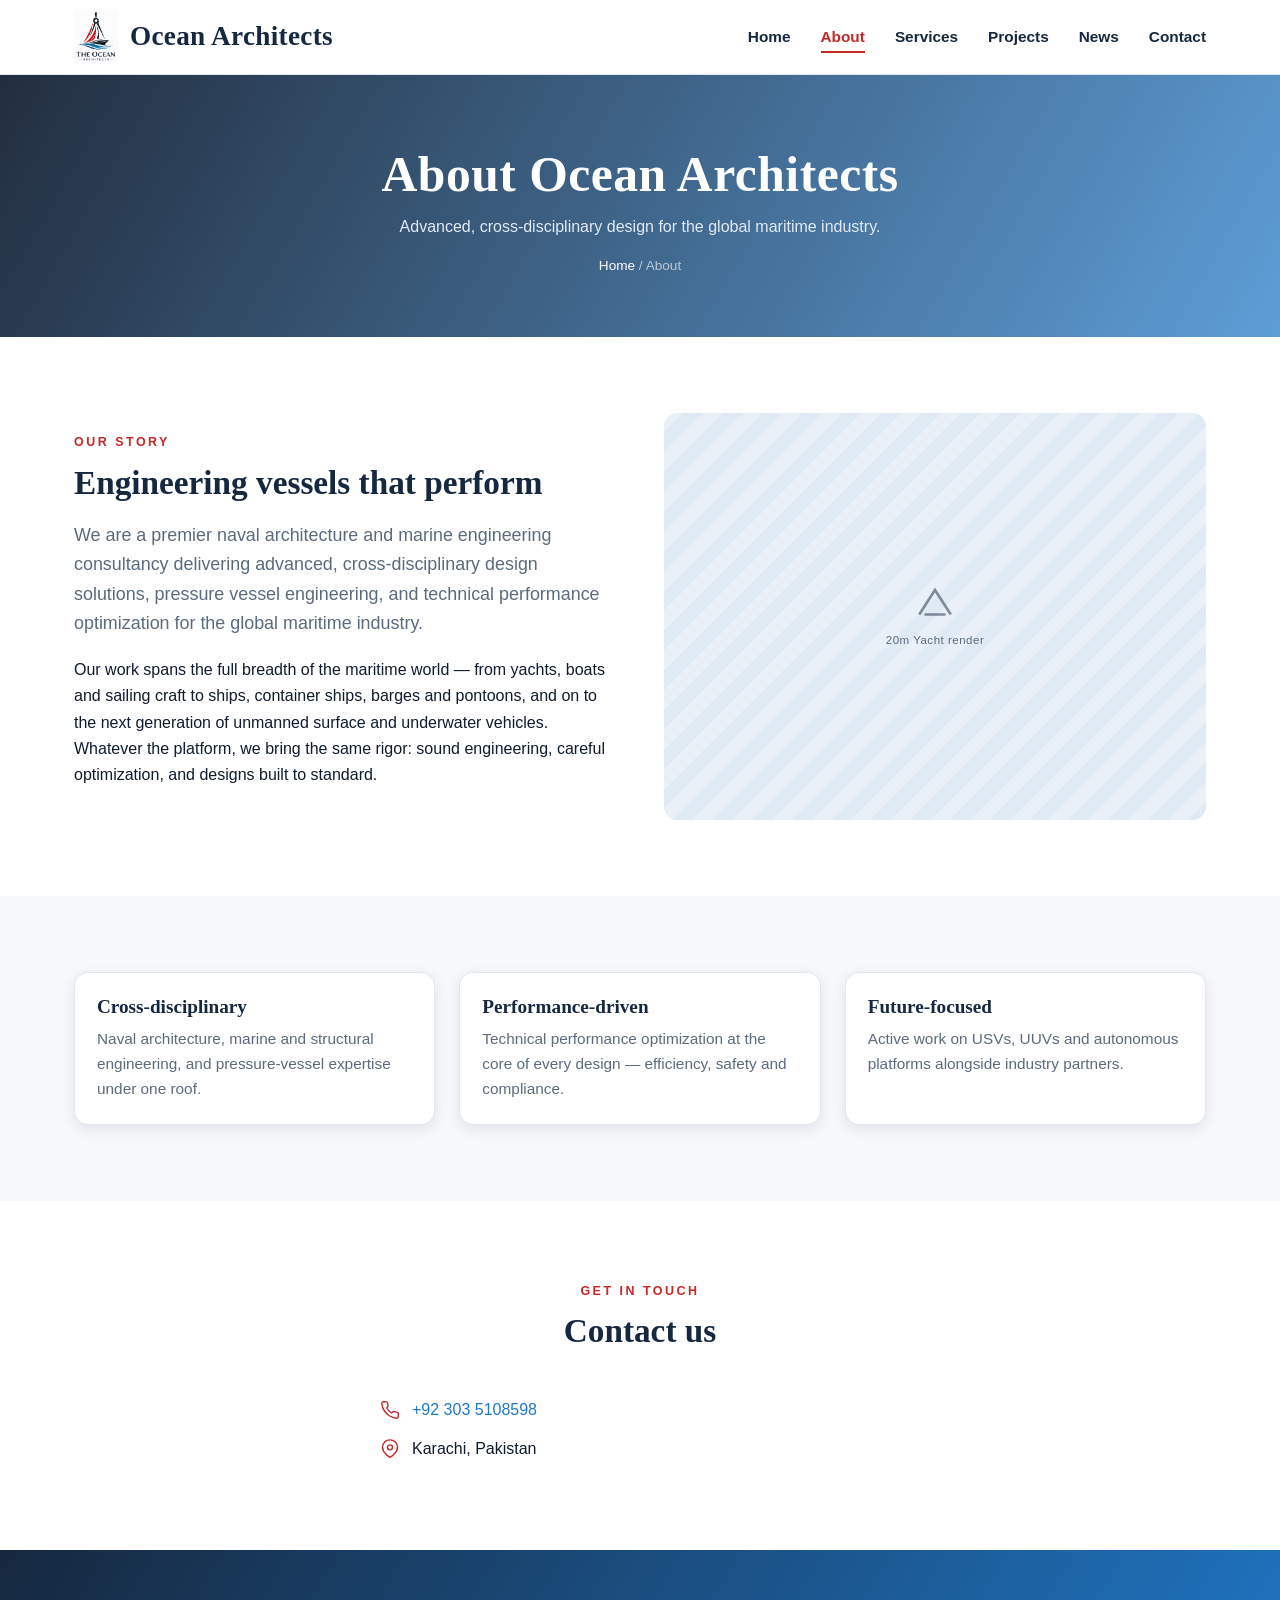
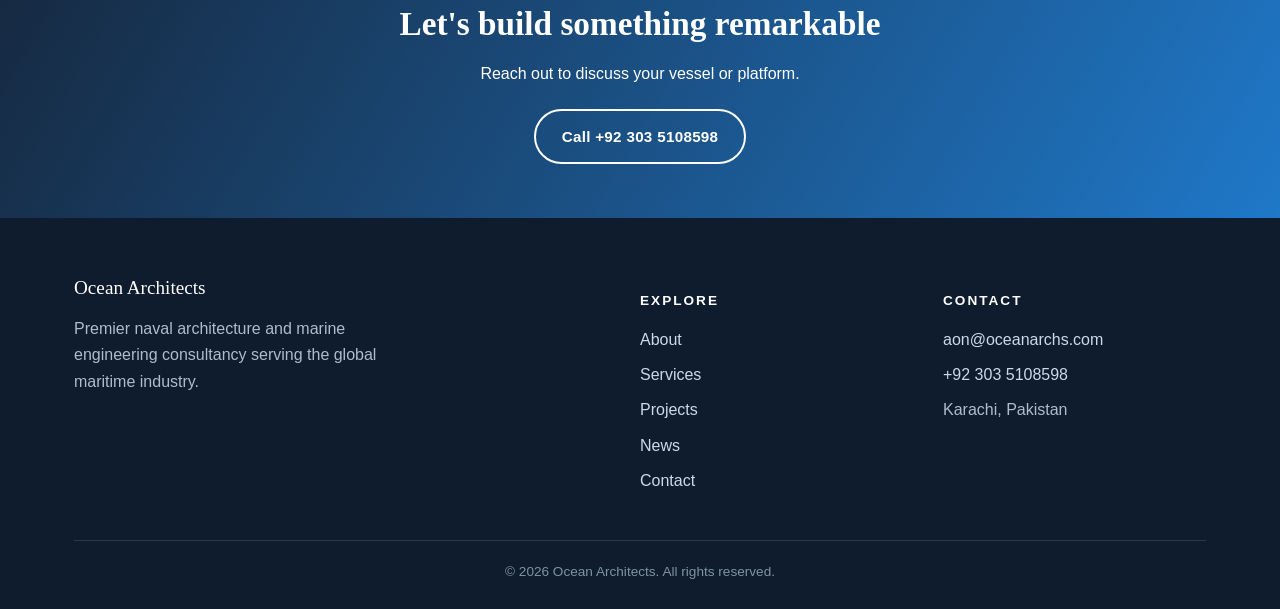
==== about.html @ 5f46f569 "Add files via upload" ====
<!DOCTYPE html>
<html lang="en">
<head>
<meta charset="UTF-8">
<meta name="viewport" content="width=device-width, initial-scale=1.0">
<title>About — Ocean Architects</title>
<meta name="description" content="Ocean Architects is a premier naval architecture and marine engineering consultancy based in Karachi, Pakistan.">
<link rel="stylesheet" href="css/style.css">
</head>
<body>

<header class="site-header">
  <div class="container nav">
    <a class="nav__brand" href="index.html">
      <img src="logo2.png" alt="Ocean Architects logo" onerror="this.style.display='none'">
      <span class="brand-text">Ocean Architects</span>
    </a>
    <button class="nav__toggle" aria-label="Menu"><span></span><span></span><span></span></button>
    <ul class="nav__links">
      <li><a href="index.html">Home</a></li>
      <li><a href="about.html" class="active">About</a></li>
      <li><a href="services.html">Services</a></li>
      <li><a href="projects.html">Projects</a></li>
      <li><a href="news.html">News</a></li>
      <li><a href="contact.html">Contact</a></li>
    </ul>
  </div>
</header>

<section class="page-hero">
  <div class="container">
    <h1>About Ocean Architects</h1>
    <p>Advanced, cross-disciplinary design for the global maritime industry.</p>
    <div class="breadcrumb"><a href="index.html">Home</a> / About</div>
  </div>
</section>

<section class="section">
  <div class="container">
    <div class="grid grid--2" style="align-items:center; gap:48px;">
      <div>
        <span class="eyebrow">Our story</span>
        <h2>Engineering vessels that perform</h2>
        <p class="lead">We are a premier naval architecture and marine engineering consultancy delivering advanced, cross-disciplinary design solutions, pressure vessel engineering, and technical performance optimization for the global maritime industry.</p>
        <p>Our work spans the full breadth of the maritime world — from yachts, boats and sailing craft to ships, container ships, barges and pontoons, and on to the next generation of unmanned surface and underwater vehicles. Whatever the platform, we bring the same rigor: sound engineering, careful optimization, and designs built to standard.</p>
      </div>
      <div class="img-frame" style="border-radius:var(--radius); aspect-ratio:4/3;">
        <div class="ph">
          <svg viewBox="0 0 24 24" fill="none" stroke="currentColor" stroke-width="1.5"><path d="M3 18l9-14 9 14M6 18h12"/></svg>
          <small>20m Yacht render</small>
        </div>
        <img src="20m Yacht/render1.png" alt="Ocean Architects team and work" onerror="this.style.display='none'">
      </div>
    </div>
  </div>
</section>

<section class="section section--tint">
  <div class="container">
    <div class="grid grid--3">
      <div class="card"><div class="card__body">
        <h3>Cross-disciplinary</h3>
        <p>Naval architecture, marine and structural engineering, and pressure-vessel expertise under one roof.</p>
      </div></div>
      <div class="card"><div class="card__body">
        <h3>Performance-driven</h3>
        <p>Technical performance optimization at the core of every design — efficiency, safety and compliance.</p>
      </div></div>
      <div class="card"><div class="card__body">
        <h3>Future-focused</h3>
        <p>Active work on USVs, UUVs and autonomous platforms alongside industry partners.</p>
      </div></div>
    </div>
  </div>
</section>

<section class="section">
  <div class="container">
    <div class="section-head">
      <span class="eyebrow">Get in touch</span>
      <h2>Contact us</h2>
    </div>
    <div style="max-width:520px; margin:0 auto;">
      <ul class="contact-list">
        <li>
          <svg viewBox="0 0 24 24" fill="none" stroke="currentColor" stroke-width="1.7"><path d="M22 16.9v3a2 2 0 01-2.2 2 19.8 19.8 0 01-8.6-3 19.5 19.5 0 01-6-6 19.8 19.8 0 01-3-8.6A2 2 0 014.1 2H7a2 2 0 012 1.7c.1.9.3 1.8.6 2.6a2 2 0 01-.5 2.1L8 9.6a16 16 0 006 6l1.2-1.1a2 2 0 012.1-.5c.8.3 1.7.5 2.6.6A2 2 0 0122 16.9z"/></svg>
          <a href="tel:+923035108598">+92 303 5108598</a>
        </li>
        <li>
          <svg viewBox="0 0 24 24" fill="none" stroke="currentColor" stroke-width="1.7"><path d="M21 10c0 7-9 12-9 12s-9-5-9-12a9 9 0 0118 0z"/><circle cx="12" cy="10" r="3"/></svg>
          <span>Karachi, Pakistan</span>
        </li>
      </ul>
    </div>
  </div>
</section>

<section class="contact-band">
  <div class="container">
    <h2>Let's build something remarkable</h2>
    <p style="max-width:560px; margin:0 auto 22px;">Reach out to discuss your vessel or platform.</p>
    <a href="tel:+923035108598" class="btn btn--ghost">Call +92 303 5108598</a>
  </div>
</section>

<footer class="site-footer">
  <div class="container">
    <div class="footer-grid">
      <div>
        <div class="brand-text">Ocean Architects</div>
        <p style="margin-top:12px; max-width:320px;">Premier naval architecture and marine engineering consultancy serving the global maritime industry.</p>
      </div>
      <div>
        <h4>Explore</h4>
        <ul>
          <li><a href="about.html">About</a></li>
          <li><a href="services.html">Services</a></li>
          <li><a href="projects.html">Projects</a></li>
          <li><a href="news.html">News</a></li>
          <li><a href="contact.html">Contact</a></li>
        </ul>
      </div>
      <div>
        <h4>Contact</h4>
        <ul>
          <li><a href="mailto:aon@oceanarchs.com">aon@oceanarchs.com</a></li>
          <li><a href="tel:+923035108598">+92 303 5108598</a></li>
          <li>Karachi, Pakistan</li>
        </ul>
      </div>
    </div>
    <div class="footer-bottom">© 2026 Ocean Architects. All rights reserved.</div>
  </div>
</footer>

<script src="js/main.js"></script>
</body>
</html>
---- css/style.css ----
/* ==========================================================================
   Ocean Architects — shared stylesheet
   Nautical palette pulled from the logo: navy, red, ocean blue.
   ========================================================================== */

:root {
  --navy:        #16283f;
  --navy-2:      #1f3350;
  --ink:         #0f1c2e;
  --red:         #c62828;
  --red-dark:    #9e1f1f;
  --blue:        #1f78c8;
  --blue-2:      #2f9adf;
  --sky:         #eaf2fa;
  --paper:       #f7f8fa;
  --white:       #ffffff;
  --muted:       #5b6b7d;
  --line:        #e2e7ee;
  --shadow:      0 10px 30px rgba(16, 40, 63, 0.12);
  --shadow-sm:   0 4px 14px rgba(16, 40, 63, 0.10);
  --radius:      14px;
  --max:         1180px;
  --font:        "Segoe UI", "Helvetica Neue", Arial, sans-serif;
  --serif:       Georgia, "Times New Roman", serif;
}

* { box-sizing: border-box; }

html { scroll-behavior: smooth; }

body {
  margin: 0;
  font-family: var(--font);
  color: var(--ink);
  background: var(--white);
  line-height: 1.65;
  -webkit-font-smoothing: antialiased;
}

img { max-width: 100%; display: block; }

a { color: var(--blue); text-decoration: none; }
a:hover { color: var(--red); }

h1, h2, h3 { font-family: var(--serif); color: var(--navy); line-height: 1.2; margin: 0 0 .5em; }
h1 { font-size: clamp(2rem, 4vw, 3.1rem); letter-spacing: .5px; }
h2 { font-size: clamp(1.5rem, 2.6vw, 2.1rem); }
h3 { font-size: 1.2rem; }

.container { max-width: var(--max); margin: 0 auto; padding: 0 24px; }

.section { padding: 76px 0; }
.section--tint { background: var(--paper); }
.section--navy { background: var(--navy); color: #dbe4ee; }
.section--navy h2, .section--navy h3 { color: #fff; }

.eyebrow {
  display: inline-block;
  font-family: var(--font);
  font-size: .78rem;
  font-weight: 700;
  letter-spacing: 2.5px;
  text-transform: uppercase;
  color: var(--red);
  margin-bottom: 10px;
}
.section-head { max-width: 720px; margin: 0 auto 46px; text-align: center; }
.section-head p { color: var(--muted); font-size: 1.05rem; }

/* ---------- Buttons ---------- */
.btn {
  display: inline-block;
  padding: 13px 26px;
  border-radius: 40px;
  font-weight: 600;
  font-size: .95rem;
  letter-spacing: .3px;
  cursor: pointer;
  border: 2px solid transparent;
  transition: transform .15s ease, background .2s ease, color .2s ease;
}
.btn:hover { transform: translateY(-2px); }
.btn--red   { background: var(--red); color: #fff; }
.btn--red:hover { background: var(--red-dark); color: #fff; }
.btn--ghost { background: transparent; color: #fff; border-color: rgba(255,255,255,.6); }
.btn--ghost:hover { background: #fff; color: var(--navy); }
.btn--navy  { background: var(--navy); color: #fff; }
.btn--navy:hover { background: var(--navy-2); color:#fff; }

/* ---------- Header / nav ---------- */
.site-header {
  position: sticky; top: 0; z-index: 50;
  background: rgba(255,255,255,.96);
  backdrop-filter: blur(8px);
  border-bottom: 1px solid var(--line);
}
.nav {
  display: flex; align-items: center; justify-content: space-between;
  height: 74px;
}
.nav__brand { display: flex; align-items: center; gap: 12px; }
.nav__brand img { height: 52px; width: auto; }
.nav__brand .brand-text { font-family: var(--serif); font-weight: 700; color: var(--navy); font-size: 1.7rem; line-height: 1; letter-spacing: .3px; }
@media (max-width: 480px){ .nav__brand .brand-text { font-size: 1.3rem; } }
.nav__links { display: flex; align-items: center; gap: 30px; list-style: none; margin: 0; padding: 0; }
.nav__links a { color: var(--navy); font-weight: 600; font-size: .96rem; padding: 6px 0; position: relative; }
.nav__links a::after {
  content:""; position:absolute; left:0; bottom:-2px; height:2px; width:0; background: var(--red); transition: width .2s ease;
}
.nav__links a:hover::after, .nav__links a.active::after { width:100%; }
.nav__links a.active { color: var(--red); }
.nav__toggle { display:none; background:none; border:0; cursor:pointer; padding:8px; }
.nav__toggle span { display:block; width:24px; height:2px; background: var(--navy); margin:5px 0; transition: .2s; }

@media (max-width: 860px) {
  .nav__toggle { display:block; }
  .nav__links {
    position: absolute; top: 74px; left:0; right:0;
    flex-direction: column; gap: 0; background:#fff;
    border-bottom: 1px solid var(--line);
    max-height: 0; overflow: hidden; transition: max-height .28s ease;
  }
  .nav__links.open { max-height: 340px; }
  .nav__links li { width:100%; text-align:center; }
  .nav__links a { display:block; padding: 15px; border-top: 1px solid var(--line); }
}

/* ---------- Hero ---------- */
.hero {
  position: relative;
  min-height: 78vh;
  display: flex; align-items: center;
  color: #fff;
  background: linear-gradient(120deg, rgba(15,28,46,.86), rgba(31,120,200,.55)), var(--hero-img, linear-gradient(120deg,#16283f,#1f78c8));
  background-size: cover; background-position: center;
}
.hero__inner { max-width: 720px; }
.hero h1 { color:#fff; }
.hero p { font-size: 1.15rem; color: #e6edf5; max-width: 600px; }
.hero .btns { margin-top: 26px; display:flex; gap:14px; flex-wrap:wrap; }

.page-hero {
  background: linear-gradient(120deg, rgba(15,28,46,.92), rgba(31,120,200,.72));
  color:#fff; padding: 70px 0 60px; text-align:center;
}
.page-hero h1 { color:#fff; margin-bottom:.2em; }
.page-hero p { color:#e2ebf4; max-width:640px; margin:0 auto; }
.breadcrumb { font-size:.85rem; color:#b9c8d8; margin-top:14px; }
.breadcrumb a { color:#fff; }

/* ---------- Image with fallback placeholder ---------- */
.img-frame { position: relative; overflow: hidden; background: var(--sky); min-height:180px; }
.img-frame img { position: relative; z-index:1; width:100%; height:100%; object-fit: cover; }
.ph {
  position:absolute; inset:0; z-index:0;
  display:flex; align-items:center; justify-content:center; flex-direction:column;
  width:100%; height:100%; min-height:180px;
  background: repeating-linear-gradient(135deg, #e9f0f8 0 14px, #e0eaf4 14px 28px);
  color: var(--navy); text-align:center; gap:6px; padding:16px;
}
.ph svg { width:42px; height:42px; opacity:.5; }
.ph small { font-size:.72rem; color: var(--muted); letter-spacing:.5px; }

/* ---------- Services grid ---------- */
.grid { display:grid; gap: 24px; }
.grid--3 { grid-template-columns: repeat(3, 1fr); }
.grid--2 { grid-template-columns: repeat(2, 1fr); }
@media (max-width: 900px){ .grid--3 { grid-template-columns: repeat(2,1fr);} }
@media (max-width: 620px){ .grid--3, .grid--2 { grid-template-columns: 1fr; } }

.card {
  background:#fff; border:1px solid var(--line); border-radius: var(--radius);
  overflow:hidden; box-shadow: var(--shadow-sm); transition: transform .18s ease, box-shadow .18s ease;
}
.card:hover { transform: translateY(-5px); box-shadow: var(--shadow); }
.card__body { padding: 22px; }
.card__body h3 { margin-bottom: 8px; }
.card__body p { color: var(--muted); margin:0; font-size:.96rem; }
.card__icon {
  width:52px; height:52px; border-radius:12px; display:flex; align-items:center; justify-content:center;
  background: var(--sky); color: var(--blue); margin-bottom:14px;
}
.card__icon svg { width:26px; height:26px; }
.card .img-frame { aspect-ratio: 16/10; }

/* ---------- Projects carousel (swipe) ---------- */
.carousel { position: relative; }
.carousel__track {
  display: flex; gap: 24px;
  overflow-x: auto; scroll-snap-type: x mandatory;
  scroll-behavior: smooth; padding: 8px 4px 22px;
  -ms-overflow-style: none; scrollbar-width: none;
}
.carousel__track::-webkit-scrollbar { display: none; }
.slide {
  scroll-snap-align: center; flex: 0 0 clamp(280px, 82%, 760px);
}
.project-card {
  background:#fff; border-radius: var(--radius); overflow:hidden;
  box-shadow: var(--shadow); border:1px solid var(--line);
  display:grid; grid-template-columns: 1.15fr 1fr;
}
.project-card .img-frame { aspect-ratio: auto; min-height: 320px; }
.project-card__body { padding: 30px; display:flex; flex-direction:column; justify-content:center; }
.project-card__body .eyebrow { margin-bottom:6px; }
.project-card__body h3 { font-size: 1.55rem; }
.project-card__body ul { padding-left: 18px; margin: 10px 0 20px; color: var(--muted); }
.project-card__body ul li { margin-bottom: 4px; }
@media (max-width: 720px){
  .project-card { grid-template-columns: 1fr; }
  .project-card .img-frame { min-height: 220px; }
}

.carousel__btns { display:flex; gap:12px; justify-content:center; margin-top: 8px; }
.carousel__btn {
  width:46px; height:46px; border-radius:50%; border:2px solid var(--line);
  background:#fff; color: var(--navy); cursor:pointer; font-size:1.1rem;
  display:flex; align-items:center; justify-content:center; transition:.15s;
}
.carousel__btn:hover { background: var(--navy); color:#fff; border-color: var(--navy); }
.carousel__dots { display:flex; gap:8px; justify-content:center; margin-top:16px; }
.carousel__dots button { width:10px; height:10px; border-radius:50%; border:0; background: var(--line); cursor:pointer; padding:0; transition:.15s; }
.carousel__dots button.active { background: var(--red); width: 26px; border-radius: 6px; }

/* ---------- News ---------- */
.news-item {
  display:flex; gap:20px; align-items:flex-start;
  background:#fff; border:1px solid var(--line); border-radius: var(--radius);
  padding: 22px; box-shadow: var(--shadow-sm); margin-bottom:18px;
}
.news-item .tag {
  flex:0 0 auto; background: var(--sky); color: var(--blue);
  border-radius:10px; padding:10px 12px; font-weight:700; text-align:center; min-width:64px;
}
.news-item h3 { margin-bottom:6px; }
.news-item p { margin:0; color: var(--muted); }

/* ---------- Contact / footer ---------- */
.contact-band { background: linear-gradient(120deg, var(--navy), var(--blue)); color:#fff; text-align:center; padding: 54px 0; }
.contact-band h2 { color:#fff; }
.contact-band a.btn--ghost { border-color:#fff; }

.site-footer { background: var(--ink); color:#aebccb; padding: 54px 0 26px; }
.site-footer a { color:#cdd9e6; }
.footer-grid { display:grid; grid-template-columns: 2fr 1fr 1fr; gap: 40px; align-items: start; }
.site-footer .brand-text { color:#fff; font-family:var(--serif); font-size:1.2rem; }
.site-footer h4 { color:#fff; font-size:.85rem; letter-spacing:2px; text-transform:uppercase; margin-bottom:14px; }
.site-footer ul { list-style:none; padding:0; margin:0; }
.site-footer li { margin-bottom:9px; }
.footer-bottom { border-top:1px solid rgba(255,255,255,.12); margin-top:36px; padding-top:20px; font-size:.85rem; text-align:center; color:#7f92a5; }
@media (max-width: 720px){ .footer-grid { grid-template-columns: 1fr; gap:26px; } }

/* ---------- Utility ---------- */
.center { text-align:center; }
.mt-32 { margin-top: 32px; }
.lead { font-size: 1.12rem; color: var(--muted); }
.contact-list { list-style:none; padding:0; margin: 18px 0 0; }
.contact-list li { margin-bottom:12px; display:flex; gap:12px; align-items:center; }
.contact-list svg { width:20px; height:20px; color: var(--red); flex:0 0 auto; }

/* ---------- Projects page (JS-rendered) ---------- */
.proj-section { margin-bottom: 60px; scroll-margin-top: 90px; }
.proj-top {
  display:grid; grid-template-columns: 1.15fr 1fr; gap:0;
  background:#fff; border:1px solid var(--line); border-radius:var(--radius);
  overflow:hidden; box-shadow:var(--shadow-sm);
}
.proj-top .img-frame { min-height: 340px; cursor: zoom-in; }
.proj-top .body { padding: 34px; display:flex; flex-direction:column; justify-content:center; }
.proj-top .body h3 { font-size: 1.6rem; }
.proj-spec { list-style:none; padding:0; margin:14px 0 0; }
.proj-spec li { display:flex; justify-content:space-between; gap:12px; padding:9px 0; border-bottom:1px dashed var(--line); font-size:.95rem; }
.proj-spec li span:first-child { color:var(--muted); }
.proj-spec li span:last-child { font-weight:600; color:var(--navy); text-align:right; }
@media (max-width:760px){ .proj-top { grid-template-columns:1fr; } .proj-top .img-frame { min-height: 240px; } }

.proj-gallery { display:grid; grid-template-columns: repeat(auto-fill, minmax(150px, 1fr)); gap:12px; margin-top:16px; }
.proj-gallery .img-frame { aspect-ratio: 4/3; border-radius:10px; min-height:0; cursor: zoom-in; }
.proj-video { margin-top:16px; }
.proj-video video { width:100%; border-radius:var(--radius); background:#000; box-shadow:var(--shadow-sm); }

/* ---------- Lightbox ---------- */
.lightbox {
  position: fixed; inset:0; z-index:999; display:none;
  align-items:center; justify-content:center; padding:24px;
  background: rgba(9,18,30,.92);
}
.lightbox.open { display:flex; }
.lightbox img { max-width:92vw; max-height:88vh; border-radius:8px; box-shadow:0 20px 60px rgba(0,0,0,.5); }
.lightbox__close {
  position:absolute; top:18px; right:24px; width:46px; height:46px; border-radius:50%;
  background:rgba(255,255,255,.12); color:#fff; border:0; font-size:1.6rem; cursor:pointer;
}
.lightbox__close:hover { background:rgba(255,255,255,.25); }
.lightbox__nav {
  position:absolute; top:50%; transform:translateY(-50%); width:52px; height:52px; border-radius:50%;
  background:rgba(255,255,255,.12); color:#fff; border:0; font-size:1.6rem; cursor:pointer;
}
.lightbox__nav:hover { background:rgba(255,255,255,.25); }
.lightbox__nav--prev { left:20px; }
.lightbox__nav--next { right:20px; }

/* ---------- Contact form ---------- */
.contact-layout { display:grid; grid-template-columns: 1fr 1.2fr; gap:44px; align-items:start; }
@media (max-width:820px){ .contact-layout { grid-template-columns:1fr; gap:32px; } }
.form-field { margin-bottom:18px; }
.form-field label { display:block; font-weight:600; color:var(--navy); margin-bottom:6px; font-size:.92rem; }
.form-field input, .form-field textarea {
  width:100%; padding:13px 15px; border:1px solid var(--line); border-radius:10px;
  font-family:inherit; font-size:1rem; color:var(--ink); background:#fff; transition:border .15s;
}
.form-field input:focus, .form-field textarea:focus { outline:none; border-color:var(--blue); box-shadow:0 0 0 3px rgba(31,120,200,.12); }
.form-field textarea { min-height:150px; resize:vertical; }
.form-note { font-size:.85rem; color:var(--muted); margin-top:10px; }
.info-card { background:var(--paper); border:1px solid var(--line); border-radius:var(--radius); padding:28px; }
.info-card h3 { margin-bottom:16px; }
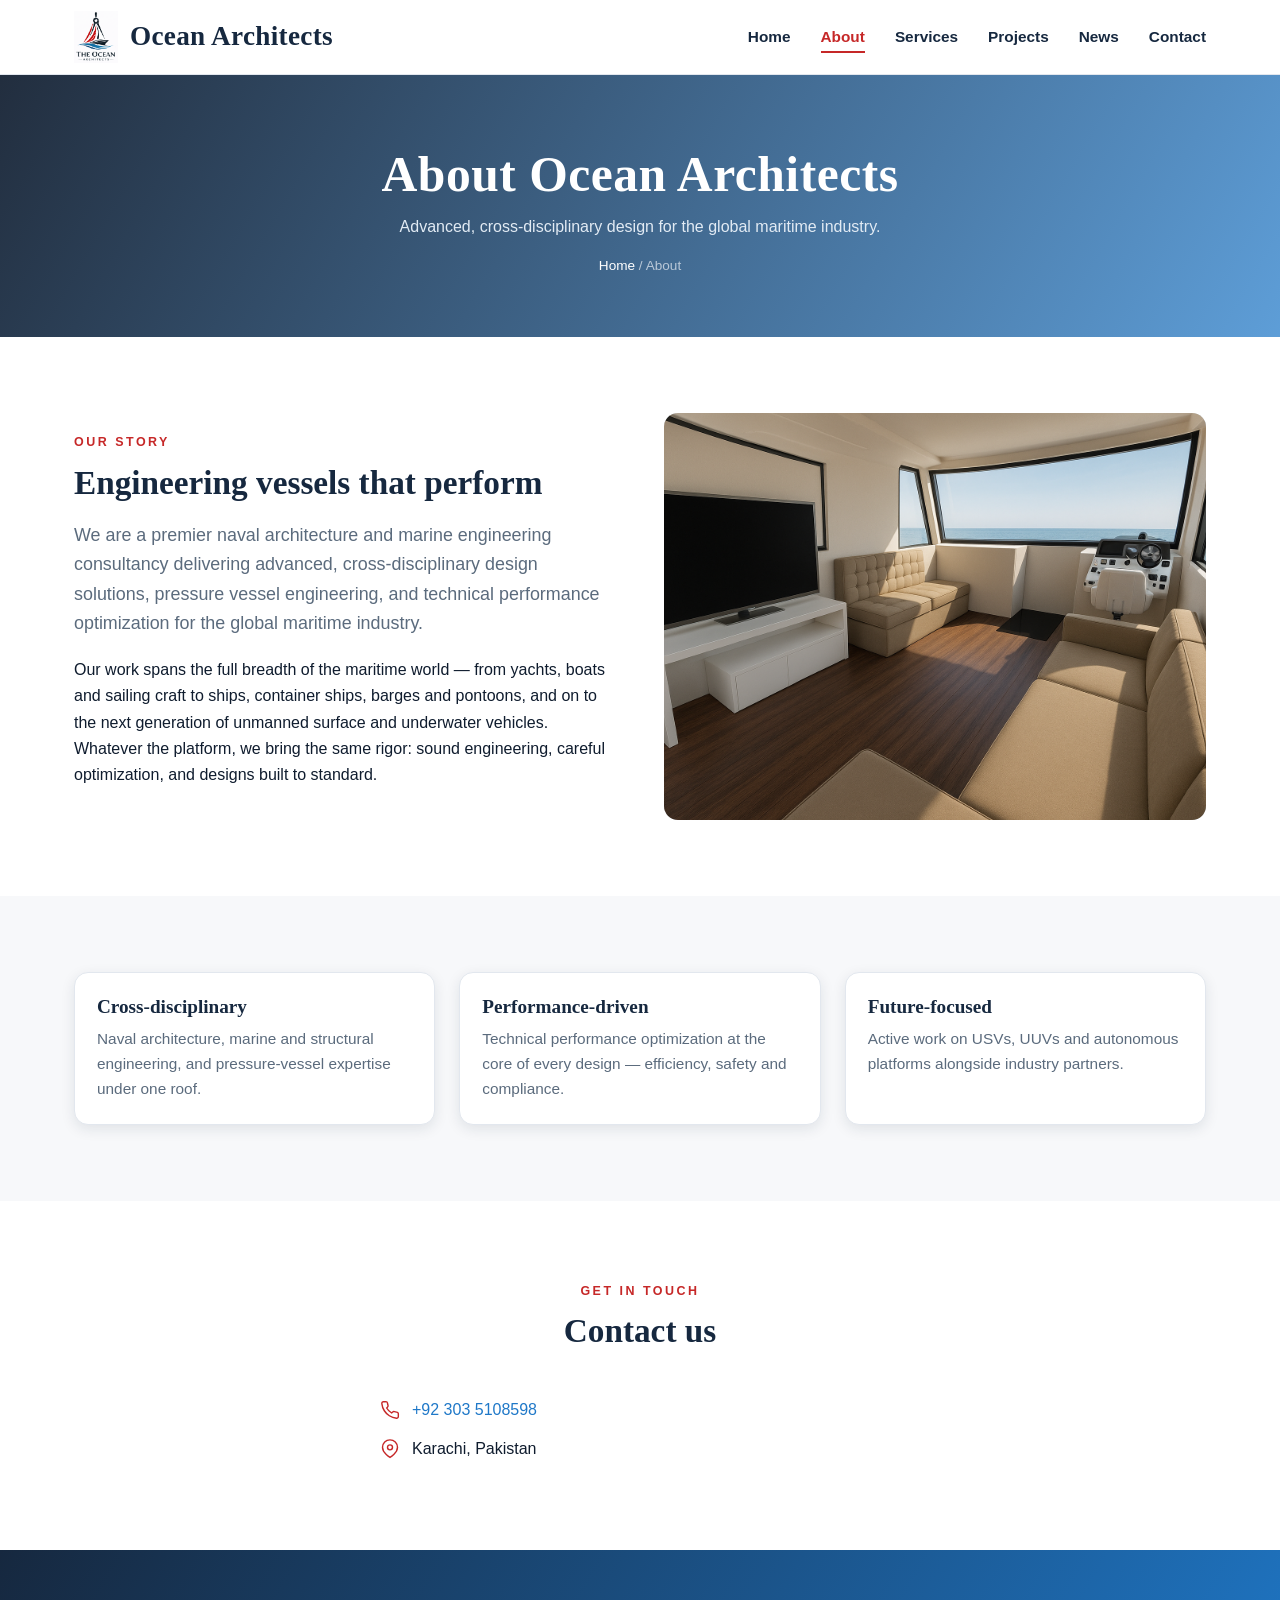
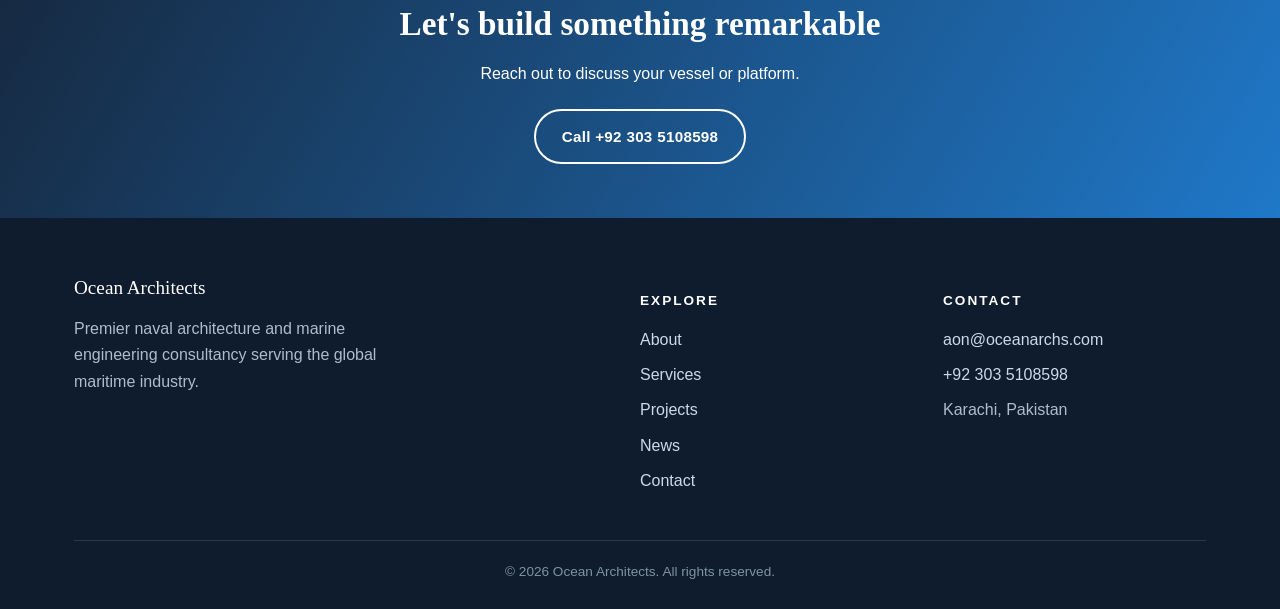
==== commit d347e083: "Updated" ====
--- a/about.html
+++ b/about.html
@@ -49,7 +49,7 @@
           <svg viewBox="0 0 24 24" fill="none" stroke="currentColor" stroke-width="1.5"><path d="M3 18l9-14 9 14M6 18h12"/></svg>
           <small>20m Yacht render</small>
         </div>
-        <img src="20m Yacht/render1.png" alt="Ocean Architects team and work" onerror="this.style.display='none'">
+        <img src="20m Yacht/Internal Render.png" alt="Ocean Architects team and work" onerror="this.style.display='none'">
       </div>
     </div>
   </div>
